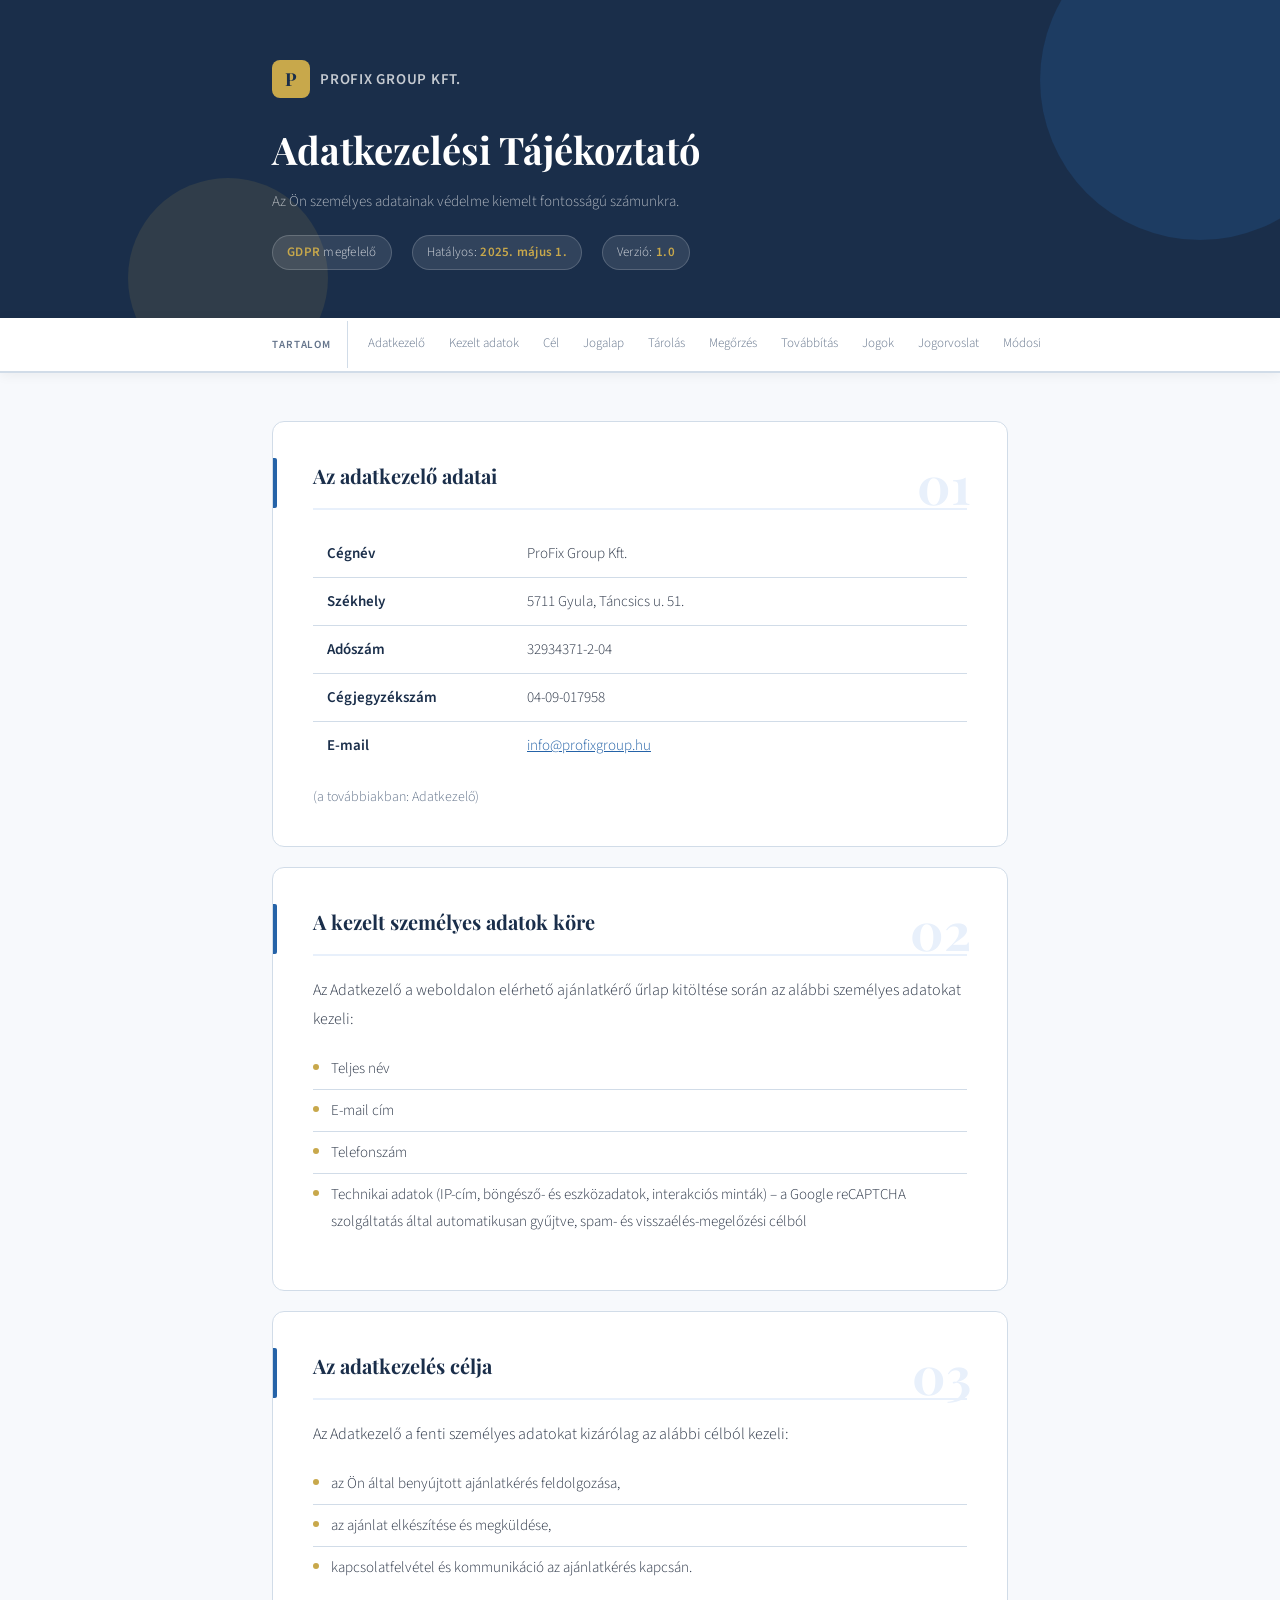
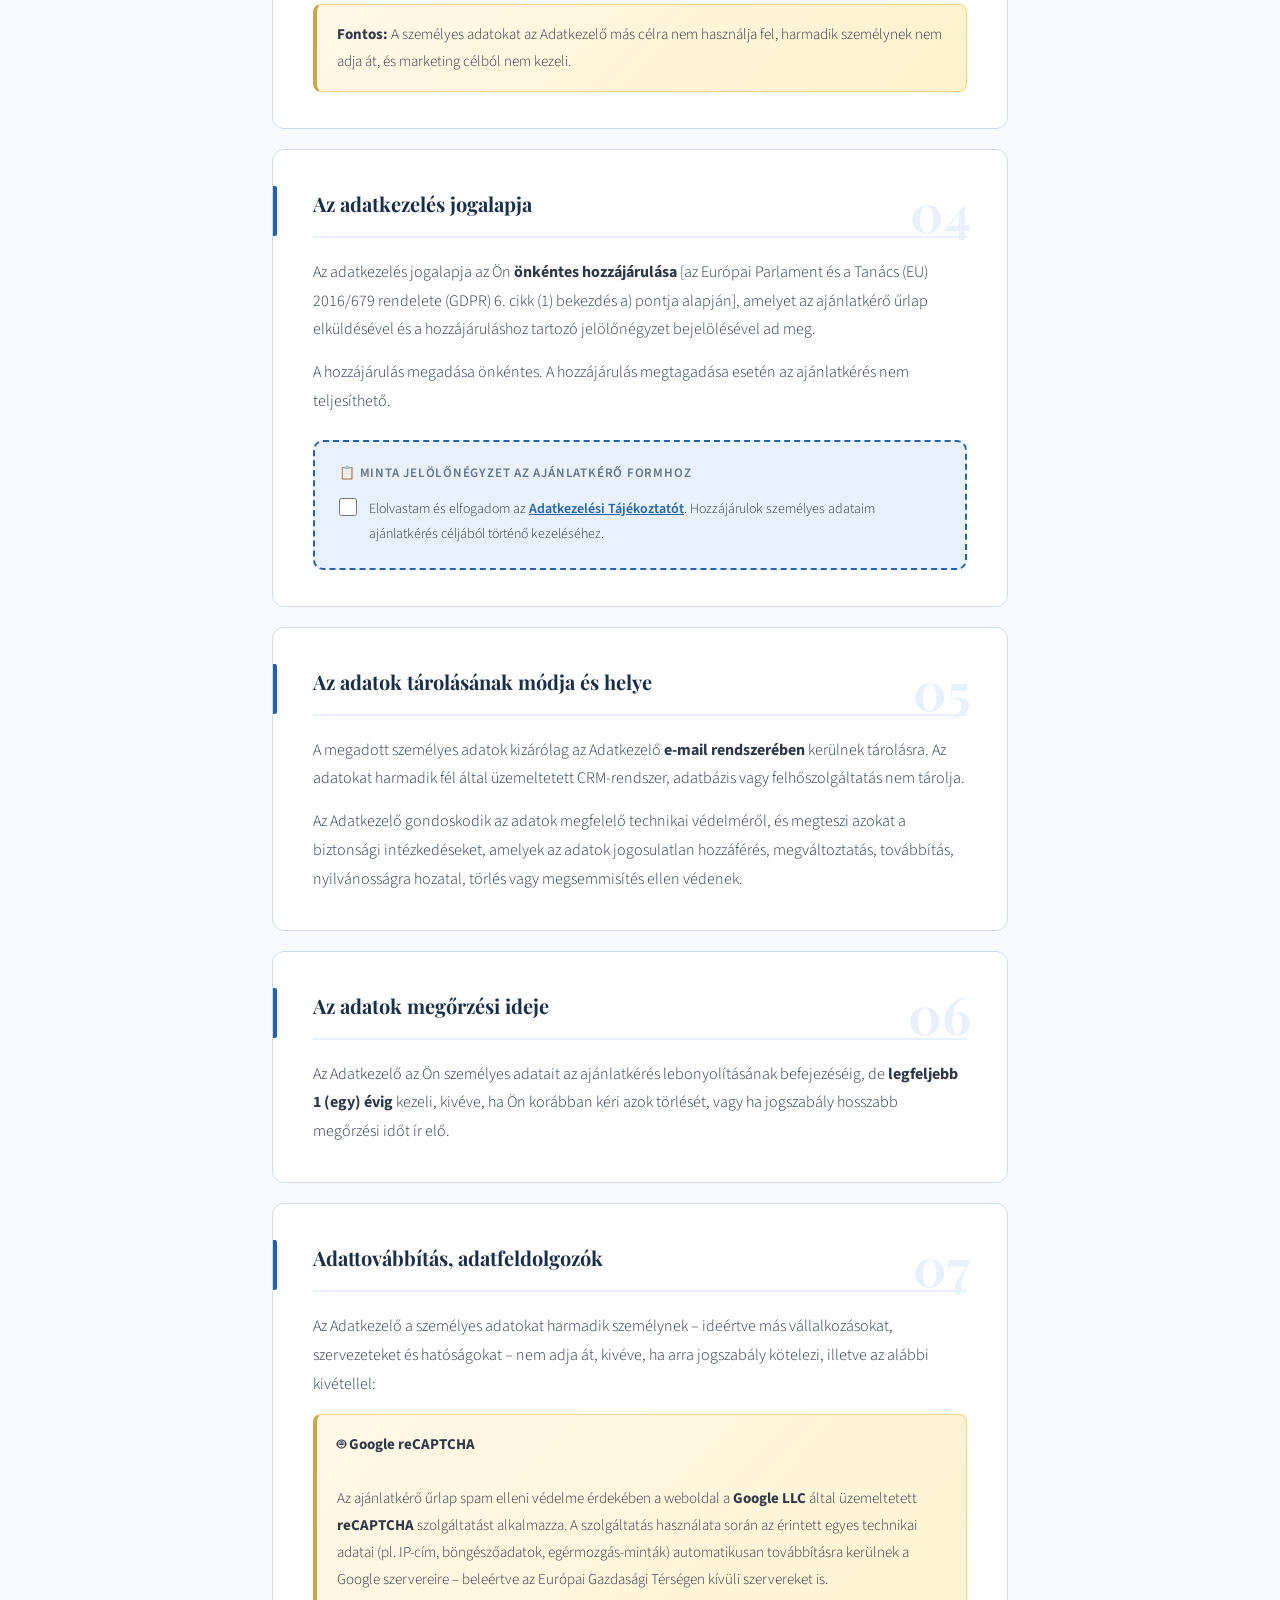
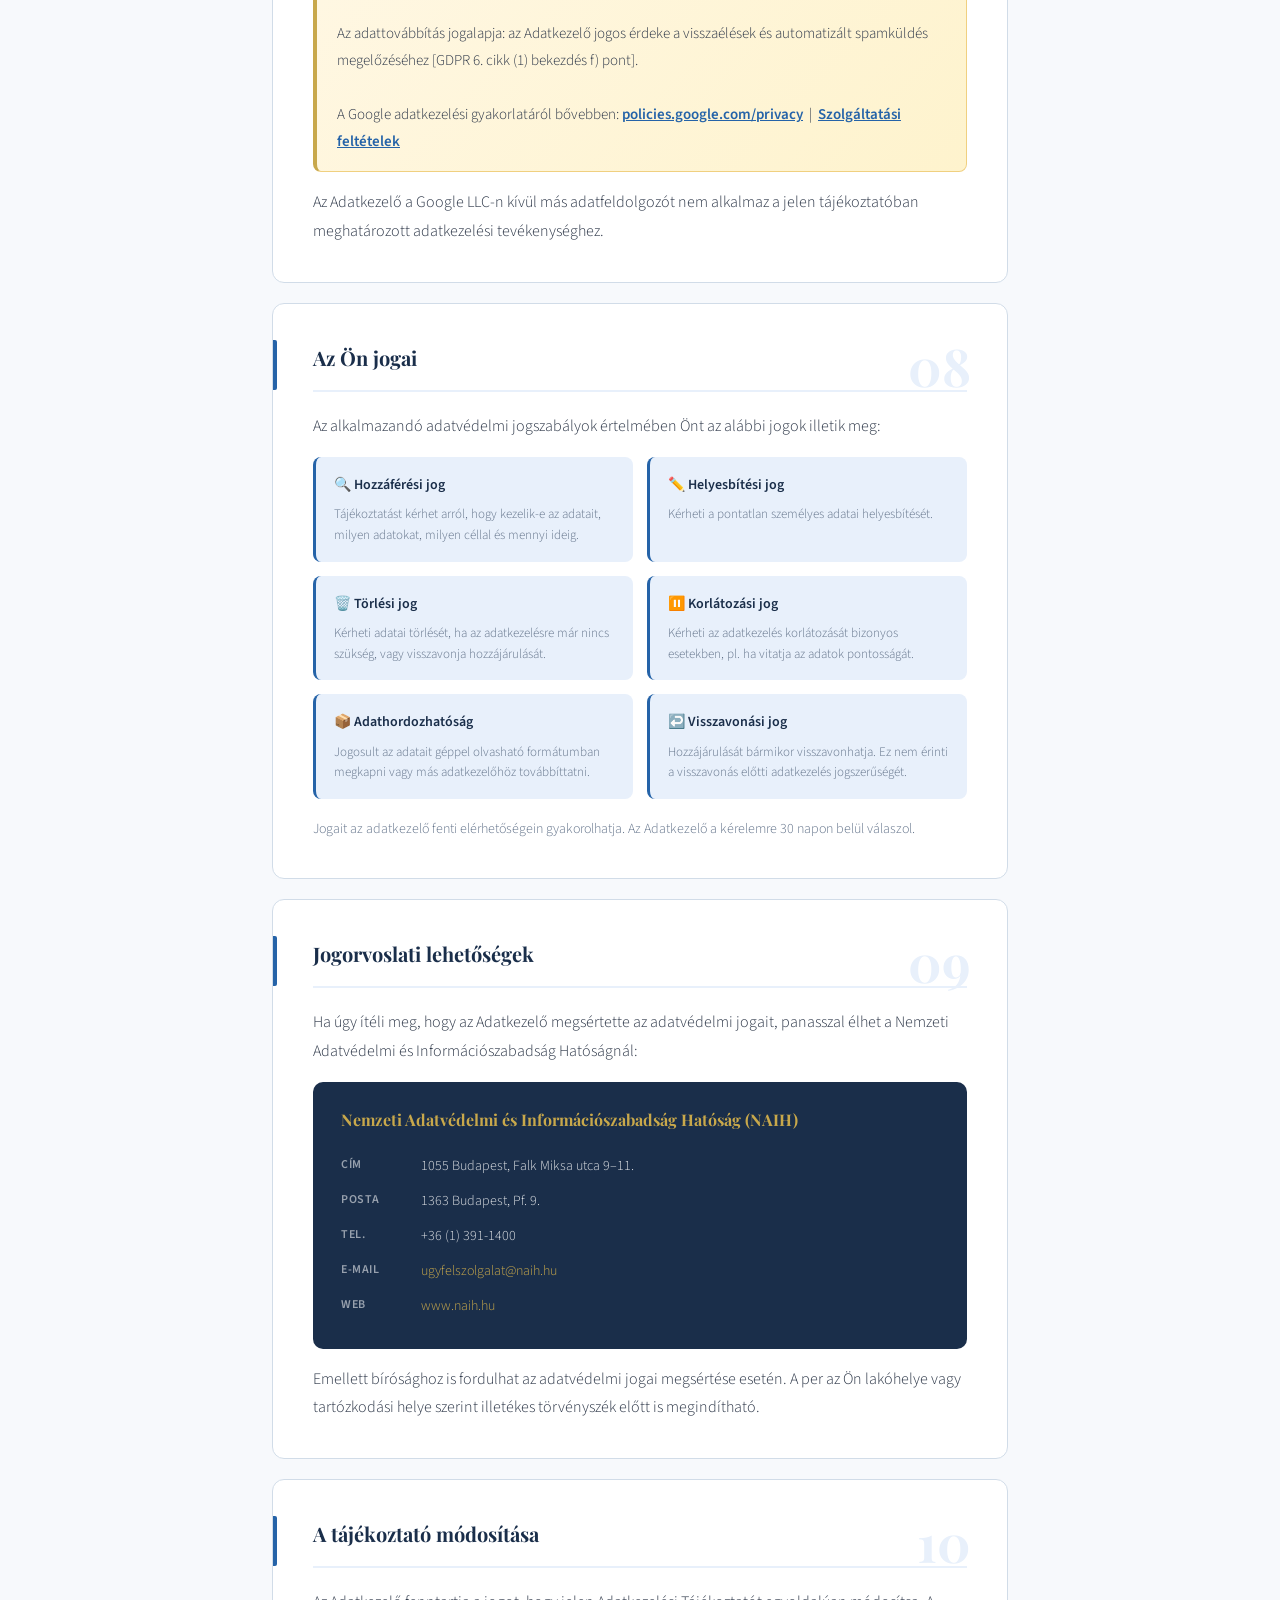
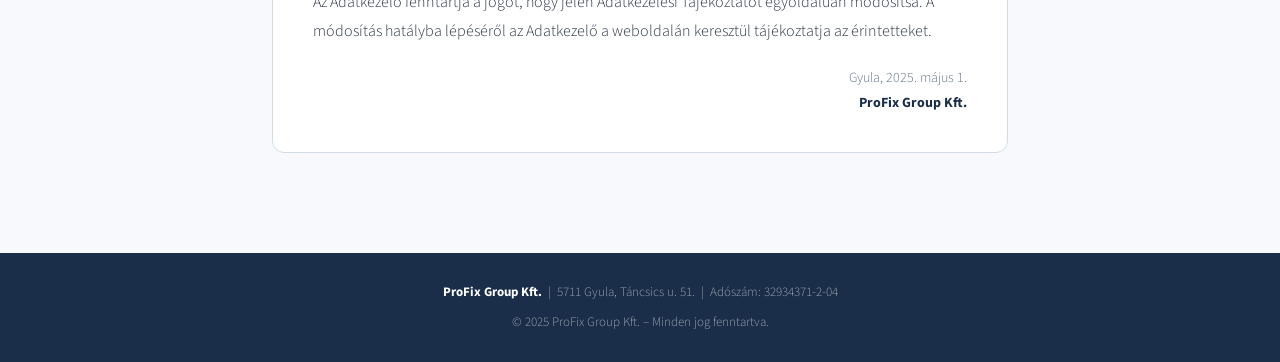
==== adatkezelesi-tajekoztato.html @ 3aa4bd55 "Adatvédelmi tájékoztató: checkbox a formon, link a dokumentumra, kötelező elfogadás" ====
<!DOCTYPE html>
<html lang="hu">
<head>
<meta charset="UTF-8">
<meta name="viewport" content="width=device-width, initial-scale=1.0">
<title>Adatkezelési Tájékoztató – ProFix Group Kft.</title>
<link href="https://fonts.googleapis.com/css2?family=Playfair+Display:wght@400;700&family=Source+Sans+3:wght@300;400;600&display=swap" rel="stylesheet">
<style>
  :root {
    --navy: #1a2e4a;
    --blue: #2563a8;
    --light-blue: #e8f0fb;
    --accent: #c8a84b;
    --text: #2d3748;
    --muted: #64748b;
    --border: #d1dce8;
    --bg: #f7f9fc;
    --white: #ffffff;
  }

  * { box-sizing: border-box; margin: 0; padding: 0; }

  body {
    font-family: 'Source Sans 3', sans-serif;
    font-weight: 300;
    background: var(--bg);
    color: var(--text);
    line-height: 1.8;
    font-size: 16px;
  }

  /* Header */
  header {
    background: var(--navy);
    color: var(--white);
    padding: 60px 0 48px;
    position: relative;
    overflow: hidden;
  }

  header::before {
    content: '';
    position: absolute;
    top: -80px; right: -80px;
    width: 320px; height: 320px;
    border-radius: 50%;
    background: rgba(37, 99, 168, 0.25);
  }

  header::after {
    content: '';
    position: absolute;
    bottom: -60px; left: 10%;
    width: 200px; height: 200px;
    border-radius: 50%;
    background: rgba(200, 168, 75, 0.12);
  }

  .header-inner {
    max-width: 800px;
    margin: 0 auto;
    padding: 0 32px;
    position: relative;
    z-index: 1;
  }

  .logo-mark {
    display: inline-flex;
    align-items: center;
    gap: 10px;
    margin-bottom: 28px;
  }

  .logo-icon {
    width: 38px; height: 38px;
    background: var(--accent);
    border-radius: 8px;
    display: flex;
    align-items: center;
    justify-content: center;
    font-family: 'Playfair Display', serif;
    font-weight: 700;
    font-size: 18px;
    color: var(--navy);
    flex-shrink: 0;
  }

  .logo-text {
    font-family: 'Source Sans 3', sans-serif;
    font-weight: 600;
    font-size: 15px;
    letter-spacing: 0.05em;
    text-transform: uppercase;
    color: rgba(255,255,255,0.75);
  }

  header h1 {
    font-family: 'Playfair Display', serif;
    font-size: clamp(26px, 5vw, 38px);
    font-weight: 700;
    line-height: 1.25;
    margin-bottom: 14px;
    color: var(--white);
  }

  .header-meta {
    display: flex;
    flex-wrap: wrap;
    gap: 20px;
    margin-top: 20px;
  }

  .meta-pill {
    background: rgba(255,255,255,0.1);
    border: 1px solid rgba(255,255,255,0.18);
    padding: 5px 14px;
    border-radius: 20px;
    font-size: 13px;
    color: rgba(255,255,255,0.8);
    letter-spacing: 0.02em;
  }

  .meta-pill strong {
    color: var(--accent);
    font-weight: 600;
  }

  /* TOC */
  .toc-bar {
    background: var(--white);
    border-bottom: 2px solid var(--border);
    position: sticky;
    top: 0;
    z-index: 100;
    box-shadow: 0 2px 12px rgba(0,0,0,0.06);
  }

  .toc-inner {
    max-width: 800px;
    margin: 0 auto;
    padding: 0 32px;
    display: flex;
    align-items: center;
    gap: 0;
    overflow-x: auto;
    scrollbar-width: none;
  }

  .toc-inner::-webkit-scrollbar { display: none; }

  .toc-label {
    font-size: 11px;
    font-weight: 600;
    text-transform: uppercase;
    letter-spacing: 0.08em;
    color: var(--muted);
    padding: 14px 16px 14px 0;
    border-right: 1px solid var(--border);
    margin-right: 8px;
    white-space: nowrap;
    flex-shrink: 0;
  }

  .toc-inner a {
    padding: 14px 12px;
    font-size: 13px;
    color: var(--muted);
    text-decoration: none;
    white-space: nowrap;
    border-bottom: 2px solid transparent;
    transition: color 0.2s, border-color 0.2s;
    flex-shrink: 0;
  }

  .toc-inner a:hover {
    color: var(--blue);
    border-bottom-color: var(--blue);
  }

  /* Main content */
  main {
    max-width: 800px;
    margin: 0 auto;
    padding: 48px 32px 80px;
  }

  /* Section */
  .section {
    background: var(--white);
    border-radius: 12px;
    padding: 36px 40px;
    margin-bottom: 20px;
    border: 1px solid var(--border);
    position: relative;
    transition: box-shadow 0.2s;
  }

  .section:hover {
    box-shadow: 0 4px 20px rgba(26,46,74,0.08);
  }

  .section-num {
    position: absolute;
    top: 36px; right: 36px;
    font-family: 'Playfair Display', serif;
    font-size: 52px;
    font-weight: 700;
    color: var(--light-blue);
    line-height: 1;
    user-select: none;
  }

  .section h2 {
    font-family: 'Playfair Display', serif;
    font-size: 20px;
    font-weight: 700;
    color: var(--navy);
    margin-bottom: 20px;
    padding-bottom: 14px;
    border-bottom: 2px solid var(--light-blue);
    position: relative;
  }

  .section h2::before {
    content: '';
    display: block;
    width: 4px;
    height: 100%;
    background: var(--blue);
    position: absolute;
    left: -40px;
    top: 0;
    bottom: 14px;
    border-radius: 0 2px 2px 0;
  }

  .section h3 {
    font-family: 'Source Sans 3', sans-serif;
    font-weight: 600;
    font-size: 15px;
    color: var(--blue);
    margin: 20px 0 8px;
    text-transform: uppercase;
    letter-spacing: 0.06em;
    font-size: 13px;
  }

  p {
    color: var(--text);
    margin-bottom: 14px;
  }

  p:last-child { margin-bottom: 0; }

  /* Data table */
  .data-table {
    width: 100%;
    border-collapse: collapse;
    margin: 16px 0;
    font-size: 15px;
  }

  .data-table td {
    padding: 10px 14px;
    border-bottom: 1px solid var(--border);
    vertical-align: top;
  }

  .data-table td:first-child {
    font-weight: 600;
    color: var(--navy);
    width: 200px;
    white-space: nowrap;
  }

  .data-table tr:last-child td { border-bottom: none; }

  /* Bullet list */
  .bullet-list {
    list-style: none;
    padding: 0;
    margin: 12px 0;
  }

  .bullet-list li {
    display: flex;
    gap: 12px;
    padding: 7px 0;
    border-bottom: 1px solid var(--border);
    font-size: 15px;
  }

  .bullet-list li:last-child { border-bottom: none; }

  .bullet-list li::before {
    content: '';
    width: 6px;
    height: 6px;
    background: var(--accent);
    border-radius: 50%;
    flex-shrink: 0;
    margin-top: 9px;
  }

  /* Rights grid */
  .rights-grid {
    display: grid;
    grid-template-columns: 1fr 1fr;
    gap: 14px;
    margin-top: 16px;
  }

  .right-card {
    background: var(--light-blue);
    border-radius: 8px;
    padding: 16px 18px;
    border-left: 3px solid var(--blue);
  }

  .right-card h4 {
    font-weight: 600;
    font-size: 14px;
    color: var(--navy);
    margin-bottom: 6px;
  }

  .right-card p {
    font-size: 13px;
    color: var(--muted);
    margin: 0;
    line-height: 1.6;
  }

  /* NAIH box */
  .naih-box {
    background: var(--navy);
    color: var(--white);
    border-radius: 10px;
    padding: 24px 28px;
    margin-top: 16px;
  }

  .naih-box .naih-title {
    font-family: 'Playfair Display', serif;
    font-size: 16px;
    font-weight: 700;
    margin-bottom: 14px;
    color: var(--accent);
  }

  .naih-box table {
    width: 100%;
    border-collapse: collapse;
    font-size: 14px;
  }

  .naih-box td {
    padding: 5px 0;
    color: rgba(255,255,255,0.85);
    vertical-align: top;
  }

  .naih-box td:first-child {
    font-weight: 600;
    color: rgba(255,255,255,0.55);
    width: 80px;
    font-size: 12px;
    text-transform: uppercase;
    letter-spacing: 0.05em;
    padding-right: 16px;
  }

  .naih-box a {
    color: var(--accent);
    text-decoration: none;
  }

  /* Highlight box */
  .highlight-box {
    background: linear-gradient(135deg, #fff8e7, #fef3cd);
    border: 1px solid #f0d080;
    border-left: 4px solid var(--accent);
    border-radius: 8px;
    padding: 16px 20px;
    margin-top: 16px;
    font-size: 15px;
  }

  /* Consent box */
  .consent-demo {
    background: var(--light-blue);
    border: 2px dashed var(--blue);
    border-radius: 10px;
    padding: 20px 24px;
    margin-top: 24px;
  }

  .consent-demo p {
    font-size: 13px;
    color: var(--muted);
    margin-bottom: 12px;
    font-weight: 600;
    text-transform: uppercase;
    letter-spacing: 0.06em;
  }

  .consent-label {
    display: flex;
    align-items: flex-start;
    gap: 12px;
    font-size: 14px;
    color: var(--text);
    cursor: pointer;
  }

  .consent-label input[type="checkbox"] {
    width: 18px;
    height: 18px;
    accent-color: var(--blue);
    flex-shrink: 0;
    margin-top: 1px;
    cursor: pointer;
  }

  /* Footer */
  footer {
    background: var(--navy);
    color: rgba(255,255,255,0.55);
    text-align: center;
    padding: 28px 32px;
    font-size: 13px;
  }

  footer strong {
    color: var(--white);
  }

  /* Responsive */
  @media (max-width: 600px) {
    .section { padding: 28px 24px; }
    .section h2::before { left: -24px; }
    .section-num { font-size: 38px; top: 28px; right: 24px; }
    .rights-grid { grid-template-columns: 1fr; }
    .data-table td:first-child { width: 130px; }
    .toc-bar { display: none; }
  }

  /* Smooth scroll */
  html { scroll-behavior: smooth; }

  /* Scroll animation */
  .section {
    animation: fadeUp 0.5s ease both;
  }

  @keyframes fadeUp {
    from { opacity: 0; transform: translateY(16px); }
    to   { opacity: 1; transform: translateY(0); }
  }

  .section:nth-child(1)  { animation-delay: 0.05s; }
  .section:nth-child(2)  { animation-delay: 0.10s; }
  .section:nth-child(3)  { animation-delay: 0.15s; }
  .section:nth-child(4)  { animation-delay: 0.20s; }
  .section:nth-child(5)  { animation-delay: 0.25s; }
  .section:nth-child(6)  { animation-delay: 0.30s; }
  .section:nth-child(7)  { animation-delay: 0.35s; }
  .section:nth-child(8)  { animation-delay: 0.40s; }
  .section:nth-child(9)  { animation-delay: 0.45s; }
  .section:nth-child(10) { animation-delay: 0.50s; }
</style>
</head>
<body>

<header>
  <div class="header-inner">
    <div class="logo-mark">
      <div class="logo-icon">P</div>
      <span class="logo-text">ProFix Group Kft.</span>
    </div>
    <h1>Adatkezelési Tájékoztató</h1>
    <p style="color:rgba(255,255,255,0.65); font-size:15px; margin-top:8px;">Az Ön személyes adatainak védelme kiemelt fontosságú számunkra.</p>
    <div class="header-meta">
      <span class="meta-pill"><strong>GDPR</strong> megfelelő</span>
      <span class="meta-pill">Hatályos: <strong>2025. május 1.</strong></span>
      <span class="meta-pill">Verzió: <strong>1.0</strong></span>
    </div>
  </div>
</header>

<nav class="toc-bar" aria-label="Tartalomjegyzék">
  <div class="toc-inner">
    <span class="toc-label">Tartalom</span>
    <a href="#s1">Adatkezelő</a>
    <a href="#s2">Kezelt adatok</a>
    <a href="#s3">Cél</a>
    <a href="#s4">Jogalap</a>
    <a href="#s5">Tárolás</a>
    <a href="#s6">Megőrzés</a>
    <a href="#s7">Továbbítás</a>
    <a href="#s8">Jogok</a>
    <a href="#s9">Jogorvoslat</a>
    <a href="#s10">Módosítás</a>
  </div>
</nav>

<main>

  <div class="section" id="s1">
    <span class="section-num">01</span>
    <h2>Az adatkezelő adatai</h2>
    <table class="data-table">
      <tr><td>Cégnév</td><td>ProFix Group Kft.</td></tr>
      <tr><td>Székhely</td><td>5711 Gyula, Táncsics u. 51.</td></tr>
      <tr><td>Adószám</td><td>32934371-2-04</td></tr>
      <tr><td>Cégjegyzékszám</td><td>04-09-017958</td></tr>
      <tr><td>E-mail</td><td><a href="mailto:info@profixgroup.hu" style="color:var(--blue)">info@profixgroup.hu</a></td></tr>
    </table>
    <p style="font-size:14px; color:var(--muted); margin-top:12px;">(a továbbiakban: Adatkezelő)</p>
  </div>

  <div class="section" id="s2">
    <span class="section-num">02</span>
    <h2>A kezelt személyes adatok köre</h2>
    <p>Az Adatkezelő a weboldalon elérhető ajánlatkérő űrlap kitöltése során az alábbi személyes adatokat kezeli:</p>
    <ul class="bullet-list">
      <li>Teljes név</li>
      <li>E-mail cím</li>
      <li>Telefonszám</li>
      <li>Technikai adatok (IP-cím, böngésző- és eszközadatok, interakciós minták) – a Google reCAPTCHA szolgáltatás által automatikusan gyűjtve, spam- és visszaélés-megelőzési célból</li>
    </ul>
  </div>

  <div class="section" id="s3">
    <span class="section-num">03</span>
    <h2>Az adatkezelés célja</h2>
    <p>Az Adatkezelő a fenti személyes adatokat kizárólag az alábbi célból kezeli:</p>
    <ul class="bullet-list">
      <li>az Ön által benyújtott ajánlatkérés feldolgozása,</li>
      <li>az ajánlat elkészítése és megküldése,</li>
      <li>kapcsolatfelvétel és kommunikáció az ajánlatkérés kapcsán.</li>
    </ul>
    <div class="highlight-box">
      <strong>Fontos:</strong> A személyes adatokat az Adatkezelő más célra nem használja fel, harmadik személynek nem adja át, és marketing célból nem kezeli.
    </div>
  </div>

  <div class="section" id="s4">
    <span class="section-num">04</span>
    <h2>Az adatkezelés jogalapja</h2>
    <p>Az adatkezelés jogalapja az Ön <strong>önkéntes hozzájárulása</strong> [az Európai Parlament és a Tanács (EU) 2016/679 rendelete (GDPR) 6. cikk (1) bekezdés a) pontja alapján], amelyet az ajánlatkérő űrlap elküldésével és a hozzájáruláshoz tartozó jelölőnégyzet bejelölésével ad meg.</p>
    <p>A hozzájárulás megadása önkéntes. A hozzájárulás megtagadása esetén az ajánlatkérés nem teljesíthető.</p>
    <div class="consent-demo">
      <p>📋 Minta jelölőnégyzet az ajánlatkérő formhoz</p>
      <label class="consent-label">
        <input type="checkbox">
        <span>Elolvastam és elfogadom az <a href="#" style="color:var(--blue); font-weight:600;">Adatkezelési Tájékoztatót</a>. Hozzájárulok személyes adataim ajánlatkérés céljából történő kezeléséhez.</span>
      </label>
    </div>
  </div>

  <div class="section" id="s5">
    <span class="section-num">05</span>
    <h2>Az adatok tárolásának módja és helye</h2>
    <p>A megadott személyes adatok kizárólag az Adatkezelő <strong>e-mail rendszerében</strong> kerülnek tárolásra. Az adatokat harmadik fél által üzemeltetett CRM-rendszer, adatbázis vagy felhőszolgáltatás nem tárolja.</p>
    <p>Az Adatkezelő gondoskodik az adatok megfelelő technikai védelméről, és megteszi azokat a biztonsági intézkedéseket, amelyek az adatok jogosulatlan hozzáférés, megváltoztatás, továbbítás, nyilvánosságra hozatal, törlés vagy megsemmisítés ellen védenek.</p>
  </div>

  <div class="section" id="s6">
    <span class="section-num">06</span>
    <h2>Az adatok megőrzési ideje</h2>
    <p>Az Adatkezelő az Ön személyes adatait az ajánlatkérés lebonyolításának befejezéséig, de <strong>legfeljebb 1 (egy) évig</strong> kezeli, kivéve, ha Ön korábban kéri azok törlését, vagy ha jogszabály hosszabb megőrzési időt ír elő.</p>
  </div>

  <div class="section" id="s7">
    <span class="section-num">07</span>
    <h2>Adattovábbítás, adatfeldolgozók</h2>
    <p>Az Adatkezelő a személyes adatokat harmadik személynek – ideértve más vállalkozásokat, szervezeteket és hatóságokat – nem adja át, kivéve, ha arra jogszabály kötelezi, illetve az alábbi kivétellel:</p>

    <div class="highlight-box" style="margin: 16px 0;">
      <strong>🤖 Google reCAPTCHA</strong><br><br>
      Az ajánlatkérő űrlap spam elleni védelme érdekében a weboldal a <strong>Google LLC</strong> által üzemeltetett <strong>reCAPTCHA</strong> szolgáltatást alkalmazza. A szolgáltatás használata során az érintett egyes technikai adatai (pl. IP-cím, böngészőadatok, egérmozgás-minták) automatikusan továbbításra kerülnek a Google szervereire – beleértve az Európai Gazdasági Térségen kívüli szervereket is.<br><br>
      Az adattovábbítás jogalapja: az Adatkezelő jogos érdeke a visszaélések és automatizált spamküldés megelőzéséhez [GDPR 6. cikk (1) bekezdés f) pont].<br><br>
      A Google adatkezelési gyakorlatáról bővebben:
      <a href="https://policies.google.com/privacy" target="_blank" rel="noopener" style="color:var(--blue); font-weight:600;">policies.google.com/privacy</a>
      &nbsp;|&nbsp;
      <a href="https://policies.google.com/terms" target="_blank" rel="noopener" style="color:var(--blue); font-weight:600;">Szolgáltatási feltételek</a>
    </div>

    <p>Az Adatkezelő a Google LLC-n kívül más adatfeldolgozót nem alkalmaz a jelen tájékoztatóban meghatározott adatkezelési tevékenységhez.</p>
  </div>

  <div class="section" id="s8">
    <span class="section-num">08</span>
    <h2>Az Ön jogai</h2>
    <p>Az alkalmazandó adatvédelmi jogszabályok értelmében Önt az alábbi jogok illetik meg:</p>
    <div class="rights-grid">
      <div class="right-card">
        <h4>🔍 Hozzáférési jog</h4>
        <p>Tájékoztatást kérhet arról, hogy kezelik-e az adatait, milyen adatokat, milyen céllal és mennyi ideig.</p>
      </div>
      <div class="right-card">
        <h4>✏️ Helyesbítési jog</h4>
        <p>Kérheti a pontatlan személyes adatai helyesbítését.</p>
      </div>
      <div class="right-card">
        <h4>🗑️ Törlési jog</h4>
        <p>Kérheti adatai törlését, ha az adatkezelésre már nincs szükség, vagy visszavonja hozzájárulását.</p>
      </div>
      <div class="right-card">
        <h4>⏸️ Korlátozási jog</h4>
        <p>Kérheti az adatkezelés korlátozását bizonyos esetekben, pl. ha vitatja az adatok pontosságát.</p>
      </div>
      <div class="right-card">
        <h4>📦 Adathordozhatóság</h4>
        <p>Jogosult az adatait géppel olvasható formátumban megkapni vagy más adatkezelőhöz továbbíttatni.</p>
      </div>
      <div class="right-card">
        <h4>↩️ Visszavonási jog</h4>
        <p>Hozzájárulását bármikor visszavonhatja. Ez nem érinti a visszavonás előtti adatkezelés jogszerűségét.</p>
      </div>
    </div>
    <p style="margin-top:18px; font-size:14px; color:var(--muted);">Jogait az adatkezelő fenti elérhetőségein gyakorolhatja. Az Adatkezelő a kérelemre 30 napon belül válaszol.</p>
  </div>

  <div class="section" id="s9">
    <span class="section-num">09</span>
    <h2>Jogorvoslati lehetőségek</h2>
    <p>Ha úgy ítéli meg, hogy az Adatkezelő megsértette az adatvédelmi jogait, panasszal élhet a Nemzeti Adatvédelmi és Információszabadság Hatóságnál:</p>
    <div class="naih-box">
      <div class="naih-title">Nemzeti Adatvédelmi és Információszabadság Hatóság (NAIH)</div>
      <table>
        <tr><td>Cím</td><td>1055 Budapest, Falk Miksa utca 9–11.</td></tr>
        <tr><td>Posta</td><td>1363 Budapest, Pf. 9.</td></tr>
        <tr><td>Tel.</td><td>+36 (1) 391-1400</td></tr>
        <tr><td>E-mail</td><td><a href="mailto:ugyfelszolgalat@naih.hu">ugyfelszolgalat@naih.hu</a></td></tr>
        <tr><td>Web</td><td><a href="https://www.naih.hu" target="_blank" rel="noopener">www.naih.hu</a></td></tr>
      </table>
    </div>
    <p style="margin-top:16px;">Emellett bírósághoz is fordulhat az adatvédelmi jogai megsértése esetén. A per az Ön lakóhelye vagy tartózkodási helye szerint illetékes törvényszék előtt is megindítható.</p>
  </div>

  <div class="section" id="s10">
    <span class="section-num">10</span>
    <h2>A tájékoztató módosítása</h2>
    <p>Az Adatkezelő fenntartja a jogot, hogy jelen Adatkezelési Tájékoztatót egyoldalúan módosítsa. A módosítás hatályba lépéséről az Adatkezelő a weboldalán keresztül tájékoztatja az érintetteket.</p>
    <p style="margin-top:20px; text-align:right; font-size:14px; color:var(--muted);">
      Gyula, 2025. május 1.<br>
      <strong style="color:var(--navy);">ProFix Group Kft.</strong>
    </p>
  </div>

</main>

<footer>
  <strong>ProFix Group Kft.</strong> &nbsp;|&nbsp; 5711 Gyula, Táncsics u. 51. &nbsp;|&nbsp; Adószám: 32934371-2-04<br>
  <span style="margin-top:6px; display:block;">© 2025 ProFix Group Kft. – Minden jog fenntartva.</span>
</footer>

</body>
</html>
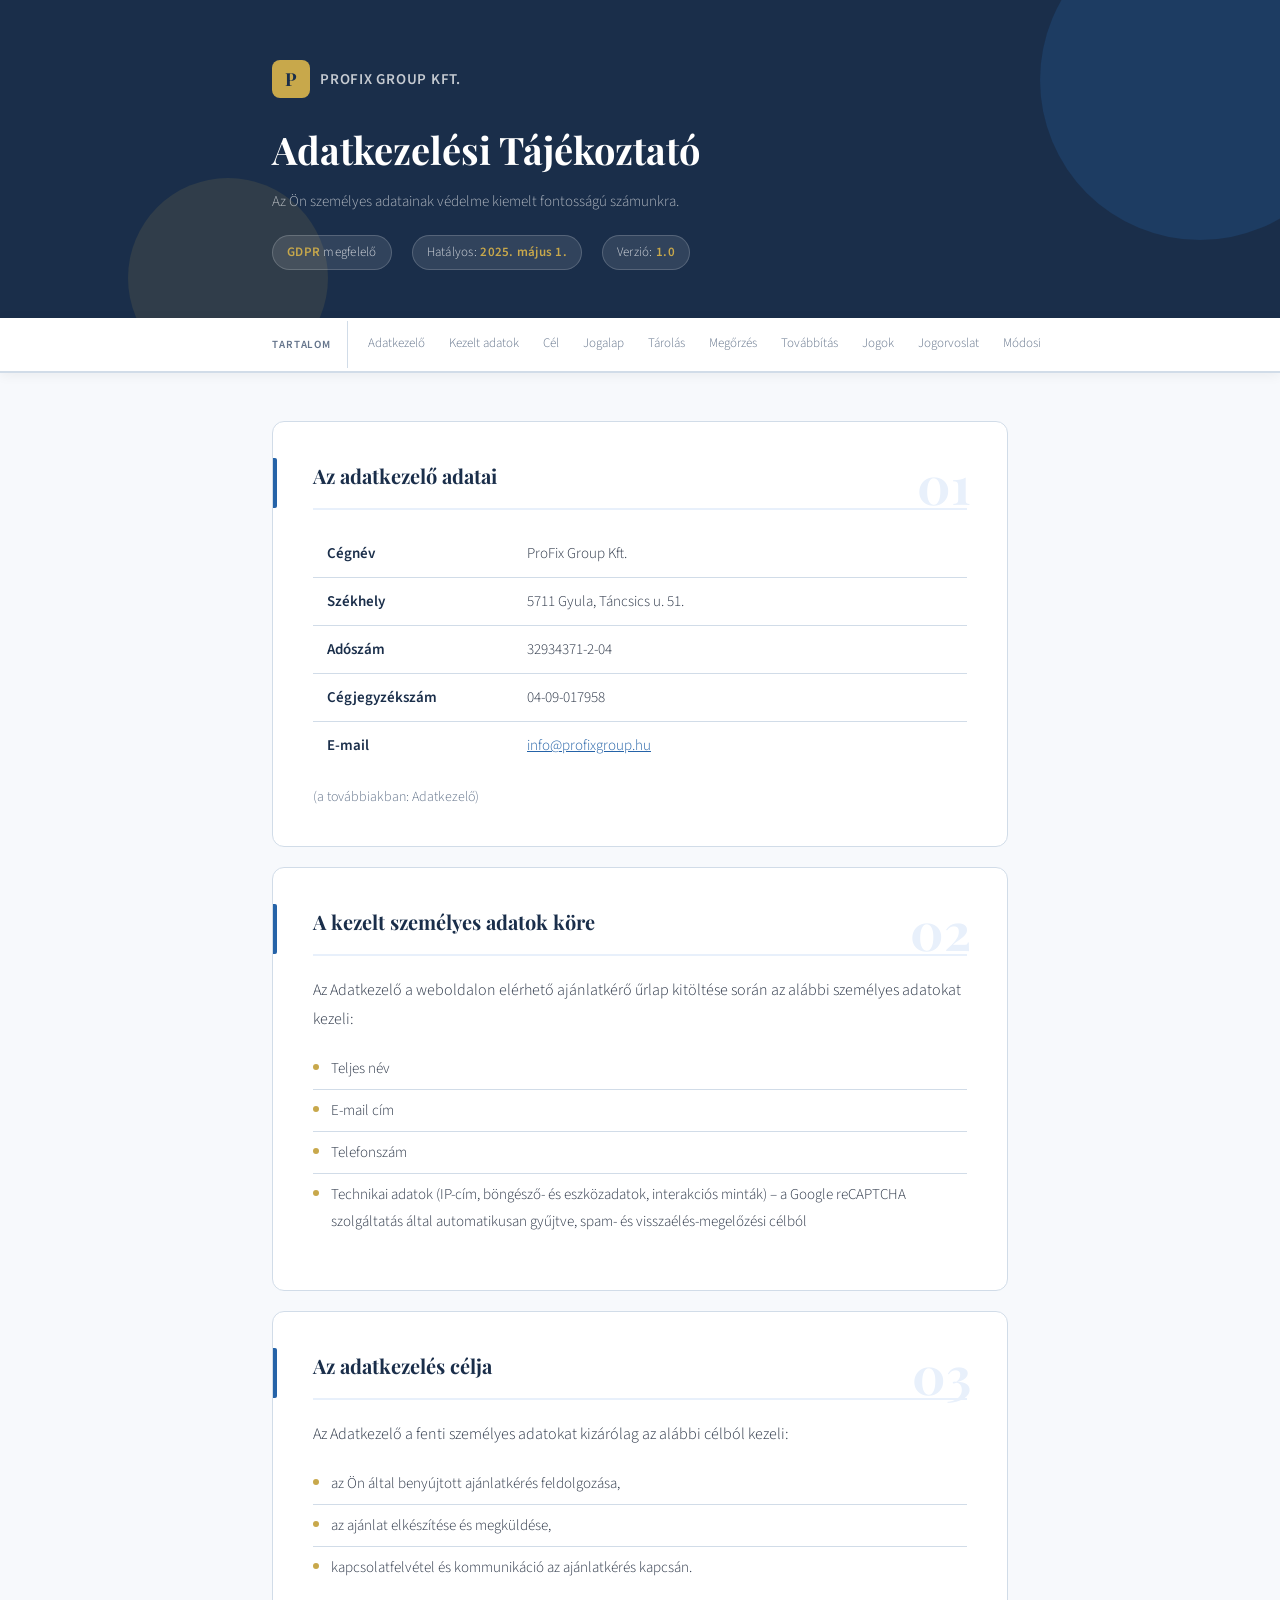
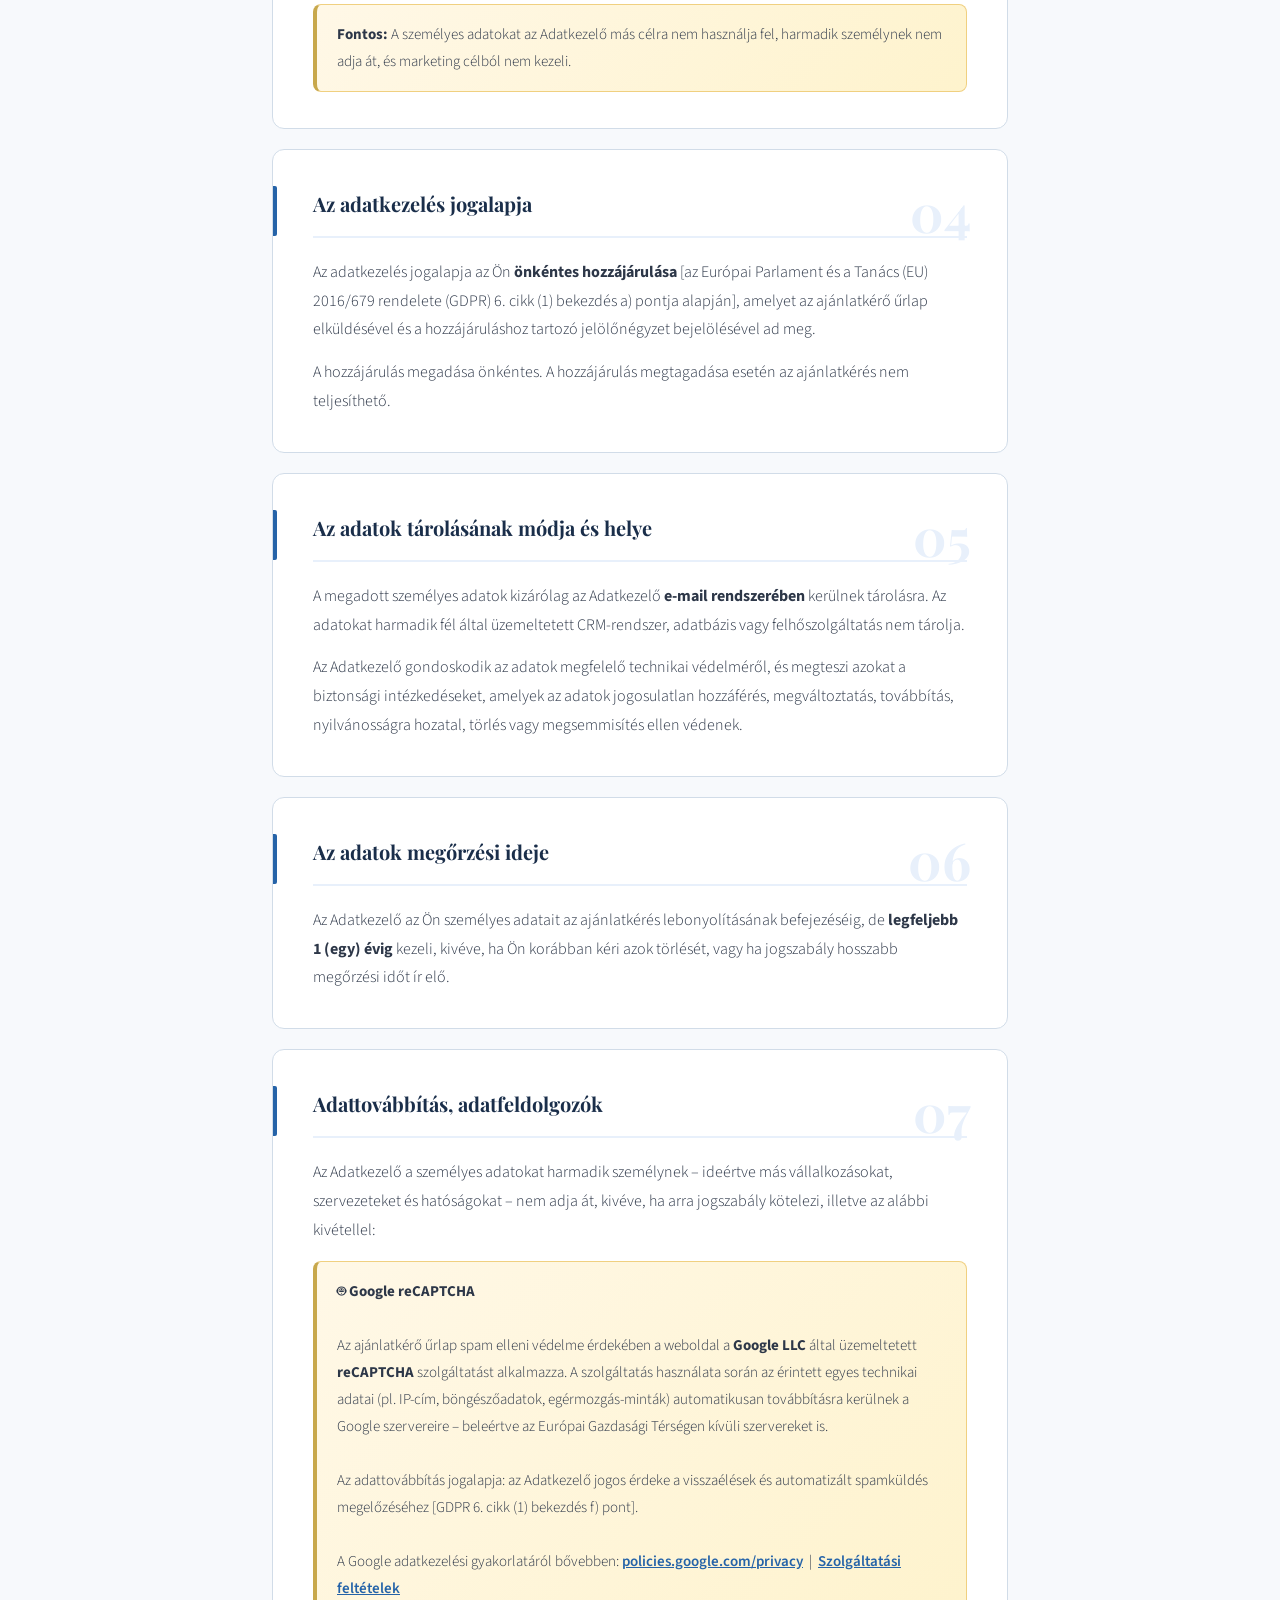
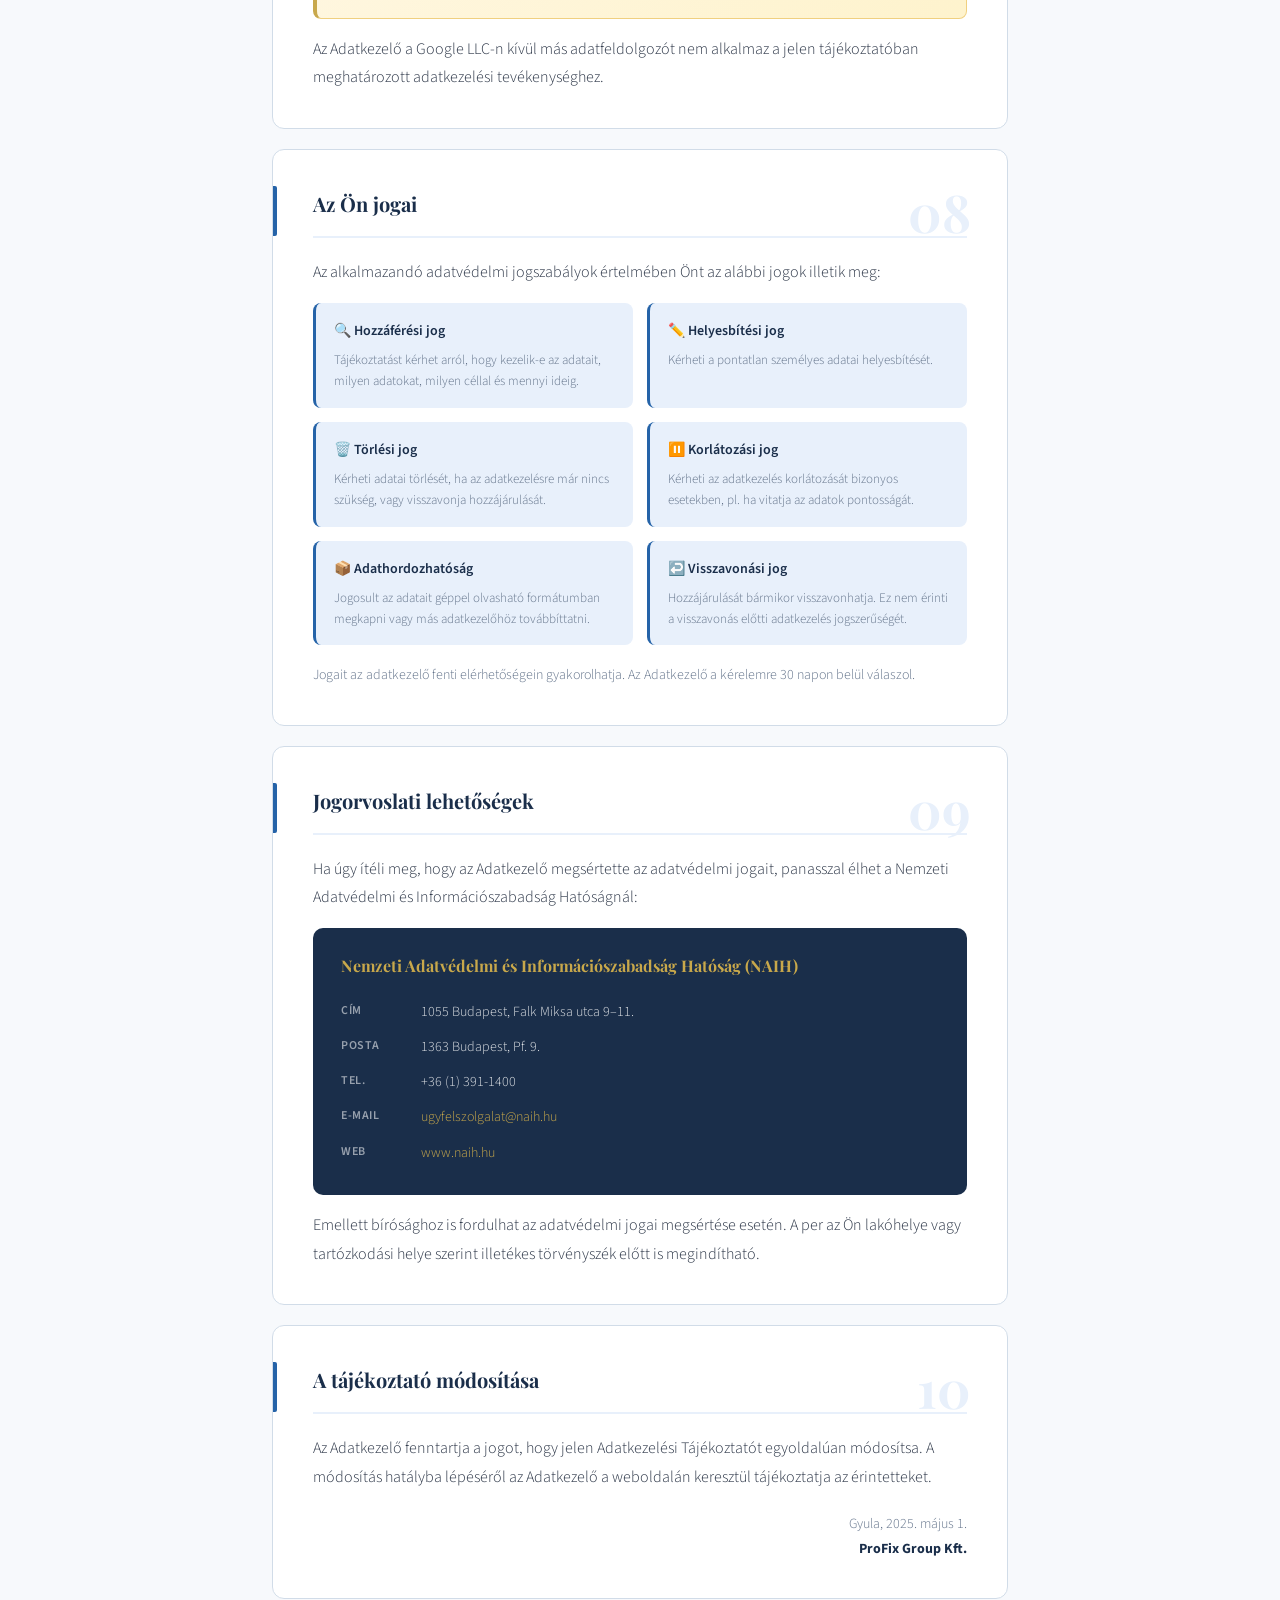
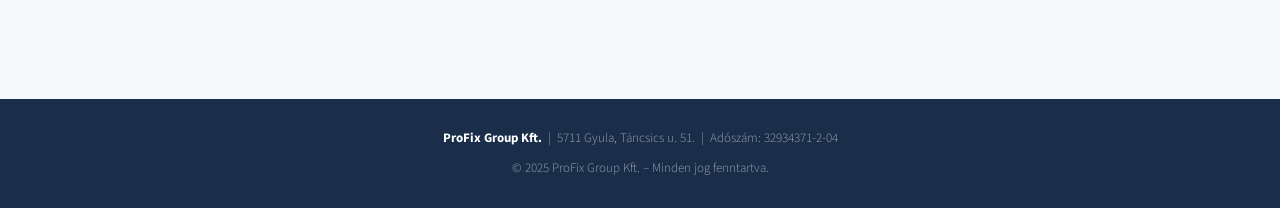
==== commit dece33c0: "Adatvédelmi tájékoztató: minta jelölőnégyzet eltávolítása A 04. szakaszból (Az adatkezelés jogalapja" ====
--- a/adatkezelesi-tajekoztato.html
+++ b/adatkezelesi-tajekoztato.html
@@ -386,42 +386,6 @@
     font-size: 15px;
   }
 
-  /* Consent box */
-  .consent-demo {
-    background: var(--light-blue);
-    border: 2px dashed var(--blue);
-    border-radius: 10px;
-    padding: 20px 24px;
-    margin-top: 24px;
-  }
-
-  .consent-demo p {
-    font-size: 13px;
-    color: var(--muted);
-    margin-bottom: 12px;
-    font-weight: 600;
-    text-transform: uppercase;
-    letter-spacing: 0.06em;
-  }
-
-  .consent-label {
-    display: flex;
-    align-items: flex-start;
-    gap: 12px;
-    font-size: 14px;
-    color: var(--text);
-    cursor: pointer;
-  }
-
-  .consent-label input[type="checkbox"] {
-    width: 18px;
-    height: 18px;
-    accent-color: var(--blue);
-    flex-shrink: 0;
-    margin-top: 1px;
-    cursor: pointer;
-  }
-
   /* Footer */
   footer {
     background: var(--navy);
@@ -550,13 +514,6 @@
     <h2>Az adatkezelés jogalapja</h2>
     <p>Az adatkezelés jogalapja az Ön <strong>önkéntes hozzájárulása</strong> [az Európai Parlament és a Tanács (EU) 2016/679 rendelete (GDPR) 6. cikk (1) bekezdés a) pontja alapján], amelyet az ajánlatkérő űrlap elküldésével és a hozzájáruláshoz tartozó jelölőnégyzet bejelölésével ad meg.</p>
     <p>A hozzájárulás megadása önkéntes. A hozzájárulás megtagadása esetén az ajánlatkérés nem teljesíthető.</p>
-    <div class="consent-demo">
-      <p>📋 Minta jelölőnégyzet az ajánlatkérő formhoz</p>
-      <label class="consent-label">
-        <input type="checkbox">
-        <span>Elolvastam és elfogadom az <a href="#" style="color:var(--blue); font-weight:600;">Adatkezelési Tájékoztatót</a>. Hozzájárulok személyes adataim ajánlatkérés céljából történő kezeléséhez.</span>
-      </label>
-    </div>
   </div>
 
   <div class="section" id="s5">
